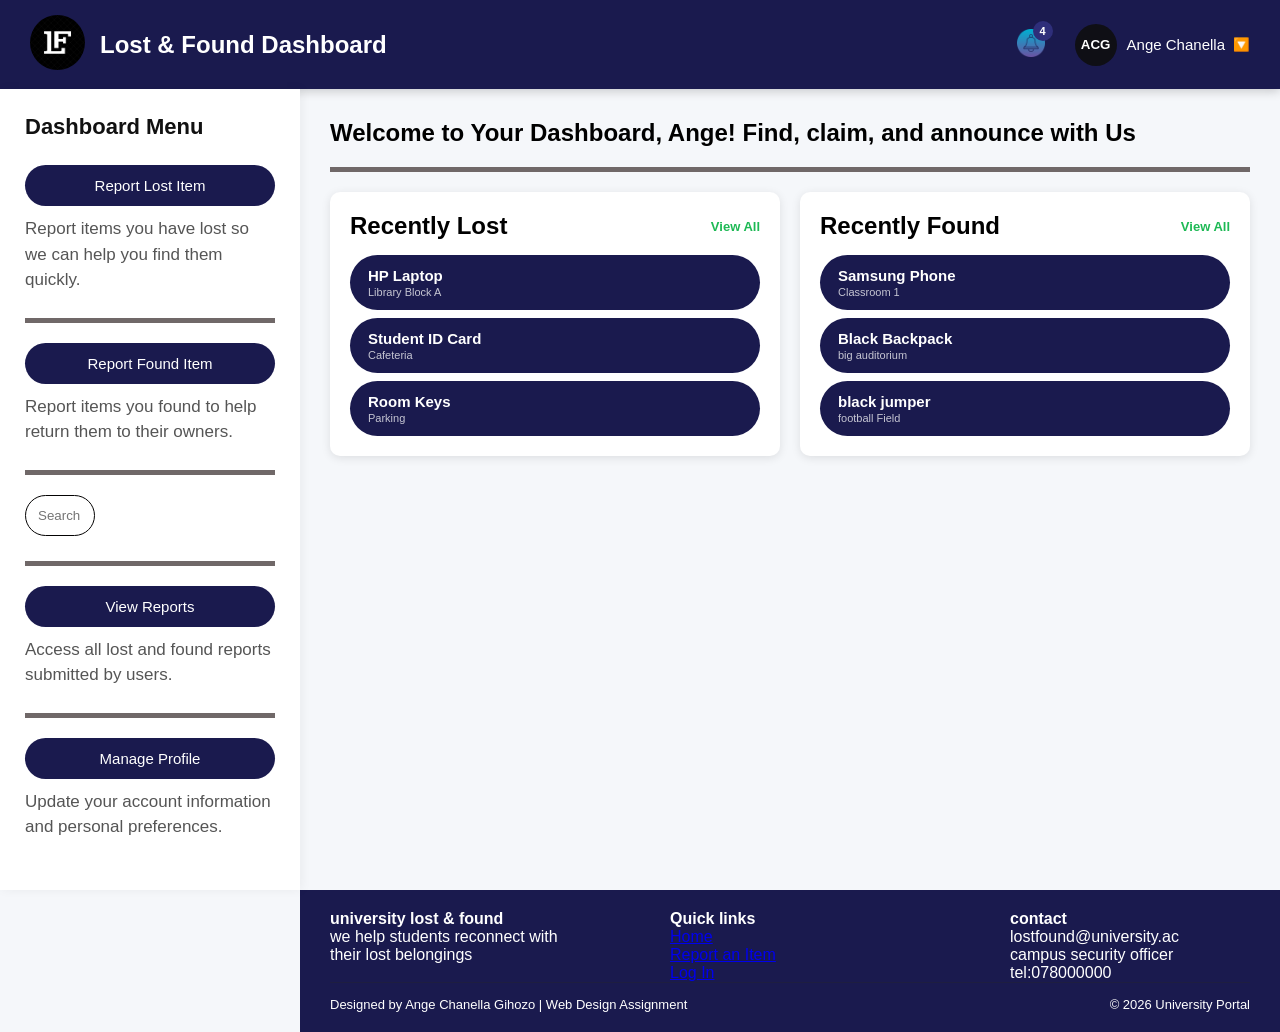
==== dashboard.html @ c9591a99 "Add files via upload add lost and found project files" ====
<!DOCTYPE html>
<html lang="en">
<head>
  <meta charset="UTF-8">
  <meta name="viewport" content="width=device-width, initial-scale=1.0">
  <title>Lost & Found Dashboard</title>
  <link rel="stylesheet" href="dashboard.css">
</head>

<body>

<!-- HEADER -->
<header>

  <div class="lf-header-left">
    <div class="lf-logo">
      <img src="assests/logo.jpg" alt="logo">
    </div>
    <div class="lf-title">Lost & Found Dashboard</div>
  </div>

  <div class="lf-header-right">

    <div class="lf-notifications">
      <div class="lf-notifications-icon">
        <img src="assests/notification.png" alt="notification">
      </div>
      <div class="lf-notifications-placeholder">4</div>
    </div>

    <div class="lf-user-profile">
      <button class="lf-profile-btn">
        <div class="lf-user-profile-avatar">ACG</div>
        <span class="lf-user-profile-name">Ange Chanella</span>
        <div class="lf-drop-down">🔽</div>
      </button>
    </div>

  </div>

</header>

<!-- DASHBOARD LAYOUT -->
<div class="dashboard">

  <!-- SIDEBAR -->
  <aside>

    <h3>Dashboard Menu</h3>

    <div class="sidebar-card">
      <button>Report Lost Item</button>
      <p>Report items you have lost so we can help you find them quickly.</p>
    </div>

    <div class="lf-divider"></div>

    <div class="sidebar-card">
      <button>Report Found Item</button>
      <p>Report items you found to help return them to their owners.</p>
    </div>

    <div class="lf-divider"></div>

    <div class="sidebar-card">
      <div class="lf-search-input">
        <input type="text" placeholder="Search items...">
      </div>
    </div>

    <div class="lf-divider"></div>

    <div class="sidebar-card">
      <button>View Reports</button>
      <p>Access all lost and found reports submitted by users.</p>
    </div>

    <div class="lf-divider"></div>

    <div class="sidebar-card">
      <button>Manage Profile</button>
      <p>Update your account information and personal preferences.</p>
    </div>

  </aside>

  <!-- MAIN CONTENT -->
  <main>

    <h2>Welcome to Your Dashboard, Ange! Find, claim, and announce with Us</h2>

    <div class="lf-divider"></div>

    <div class="main-card">

      <!-- RECENTLY LOST -->
      <div class="card-2">
        <div class="card-title">
          <h2>Recently Lost</h2>
          <a href="#" class="view-all">View All</a>
        </div>

        <div class="items-list">

          <button class="item-btn">
            <div class="item-btn-name">HP Laptop</div>
            <div class="item-btn-location">Library Block A</div>
          </button>

          <button class="item-btn">
            <div class="item-btn-name">Student ID Card</div>
            <div class="item-btn-location">Cafeteria</div>
          </button>

          <button class="item-btn">
            <div class="item-btn-name">Room Keys</div>
            <div class="item-btn-location">Parking</div>
          </button>

        </div>
      </div>

      <!-- RECENTLY FOUND -->
      <div class="card-2">
        <div class="card-title">
          <h2>Recently Found</h2>
          <a href="#" class="view-all">View All</a>
        </div>

        <div class="items-list">

          <button class="item-btn">
            <div class="item-btn-name">Samsung Phone</div>
            <div class="item-btn-location"> Classroom 1</div>
          </button>

          <button class="item-btn">
            <div class="item-btn-name">Black Backpack</div>
            <div class="item-btn-location">big auditorium</div>
          </button>

          <button class="item-btn">
            <div class="item-btn-name">black jumper</div>
            <div class="item-btn-location">football Field</div>
          </button>

        </div>
      </div>

    </div>

  </main>

</div>

<!-- FOOTER -->
<footer>
    <div class="footer-grid">
        <div class="footer-col">
            <h4> university lost & found</h4>
            <p>we help students reconnect with their lost belongings</p>
        </div>
        <div class="footer-col">
            <h4>Quick links</h4>
            <p><a href="index.html">Home</a></p>
             <p><a href="signup.html">Report an Item</a></p>
             <p><a href="login.html">Log In</a></p>
        </div>
        <div class="footer-col">
            <h4>contact</h4>
            <p>lostfound@university.ac</p>
            <p>campus security officer</p>
            <p> tel:078000000</p>
        </div>
        </div>
  <div class="footer-bottom">
    <p>Designed by Ange Chanella Gihozo | Web Design Assignment</p>
    <p>&copy; 2026 University Portal</p>
  </div>
</footer>

</body>
</html>
---- dashboard.css ----
* {
  margin: 0;
  padding: 0;
  box-sizing: border-box;
  font-family: Arial, Helvetica, sans-serif;
}

body {
  background: #f5f7fa;
}

/* HEADER */
header {
  display: flex;
  justify-content: space-between;
  align-items: center;
  padding: 15px 30px;
  background: #0e0303;
  color: white;
  box-shadow: 0 2px 10px rgba(0,0,0,0.2);
   background: #1a1a4e;
}

.lf-header-left {
  display: flex;
  align-items: center;
}

.lf-logo img {
  width: 55px;
  height: 55px;
  border-radius: 50%;
  object-fit: cover;
  margin-right: 15px;
}

.lf-title {
  font-size: 24px;
  font-weight: bold;
}

.lf-header-right {
  display: flex;
  align-items: center;
}

.lf-notifications {
  position: relative;
  margin-right: 30px;
  cursor: pointer;
}

.lf-notifications-icon img {
  width: 28px;
  height: 28px;
}

.lf-notifications-placeholder {
  position: absolute;
  top: -8px;
  right: -8px;
  width: 20px;
  height: 20px;
  display: flex;
  justify-content: center;
  align-items: center;
  background:#2e2e7a;
  color: white;
  border-radius: 50%;
  font-size: 11px;
  font-weight: bold;
}

.lf-profile-btn {
  display: flex;
  align-items: center;
  background: none;
  border: none;
  cursor: pointer;
  color: white;
}

.lf-user-profile-avatar {
  width: 42px;
  height: 42px;
  border-radius: 50%;
  background:#0f0f15;
  display: flex;
  justify-content: center;
  align-items: center;
  margin-right: 10px;
  font-weight: bold;
  color: white;
}
.lf-user-profile-avatar:hover{
    opacity: 0.5;

}

.lf-user-profile-name {
  margin-right: 8px;
  font-size: 15px;
}

.lf-profile-btn:hover {
  opacity: 0.8;
}

/* LAYOUT */
.dashboard {
  display: flex;
}

/* SIDEBAR */
aside {
  width: 300px;
  background: white;
  padding: 25px;
  box-shadow: 2px 0 10px rgba(0,0,0,0.05);
}

aside h3 {
  margin-bottom: 25px;
  color: #111;
  font-size: 22px;
}

.sidebar-card {
  margin-bottom: 25px;
}

.sidebar-card button {
  width: 100%;
  padding: 12px;
  border: none;
  border-radius: 50px;
  background: #060707;
  color: white;
  font-size: 15px;
  cursor: pointer;
  transition: 0.3s;
  background: #1a1a4e;
}

.sidebar-card button:hover {
  background:#2e2e7a;
  transform: translateY(-2px);
}

.sidebar-card p {
  margin-top: 10px;
  font-size: 17px;
  color: #555;
  line-height: 1.5;
}

.lf-divider {
  height: 5px;
  background: #706868;
  margin: 20px 0;
}

.lf-search-input input {
  width: 70px;
  padding: 12px;
  border: 1px solid #030202;
  border-radius: 50px;
  outline: none;
  transition: 0.3s;
}

.lf-search-input input:hover {
  border-color: #1db954;
  box-shadow: 0 0 5px rgba(29,185,84,0.3);
  width: 100%;
}

/* MAIN */
main {
  flex: 1;
  padding: 30px;
}

.main-card {
  display: grid;
  grid-template-columns: 1fr 1fr;
  gap: 20px;
  margin-top: 20px;
  margin-bottom: 24px;
}

.card-2 {
  background: white;
  padding: 20px;
  border-radius: 10px;
  box-shadow: 0 2px 10px rgba(0,0,0,0.1);
}

.card-title {
  display: flex;
  justify-content: space-between;
  align-items: center;
  margin-bottom: 15px;
}

/* ITEM BUTTONS */
.items-list {
  display: flex;
  flex-direction: column;
  gap: 8px;
}

.item-btn {
  width: 100%;
  padding: 12px 18px;
  background:  #1a1a4e;
  color: white;
  border: none;
  border-radius: 50px;
  cursor: pointer;
  text-align: left;
  transition: background 0.3s;
}

.item-btn:hover {
  background: #2e2e7a;
}

.item-btn-name {
  font-size: 15px;
  font-weight: 700;
}

.item-btn-location {
  font-size: 11px;
  opacity: 0.75;
  margin-top: 2px;
}

.view-all {
  font-size: 13px;
  color: #1db954;
  font-weight: 600;
  text-decoration: none;
}

.view-all:hover {
  text-decoration: underline;
}

/* FOOTER */
footer {
  background: #1a1a4e;
  color: white;
  padding: 20px 30px;
  margin-left: 300px;
}
.footer-grid{
    display: grid;
    grid-template-columns: 2fr 2fr 2fr;
     gap:100px;
}

.footer-bottom {

  border-top: 1px solid #1e1e40;
  padding-top: 14px;
  display: flex;
  justify-content: space-between;
  align-items: center;
  font-size: 13px;
}
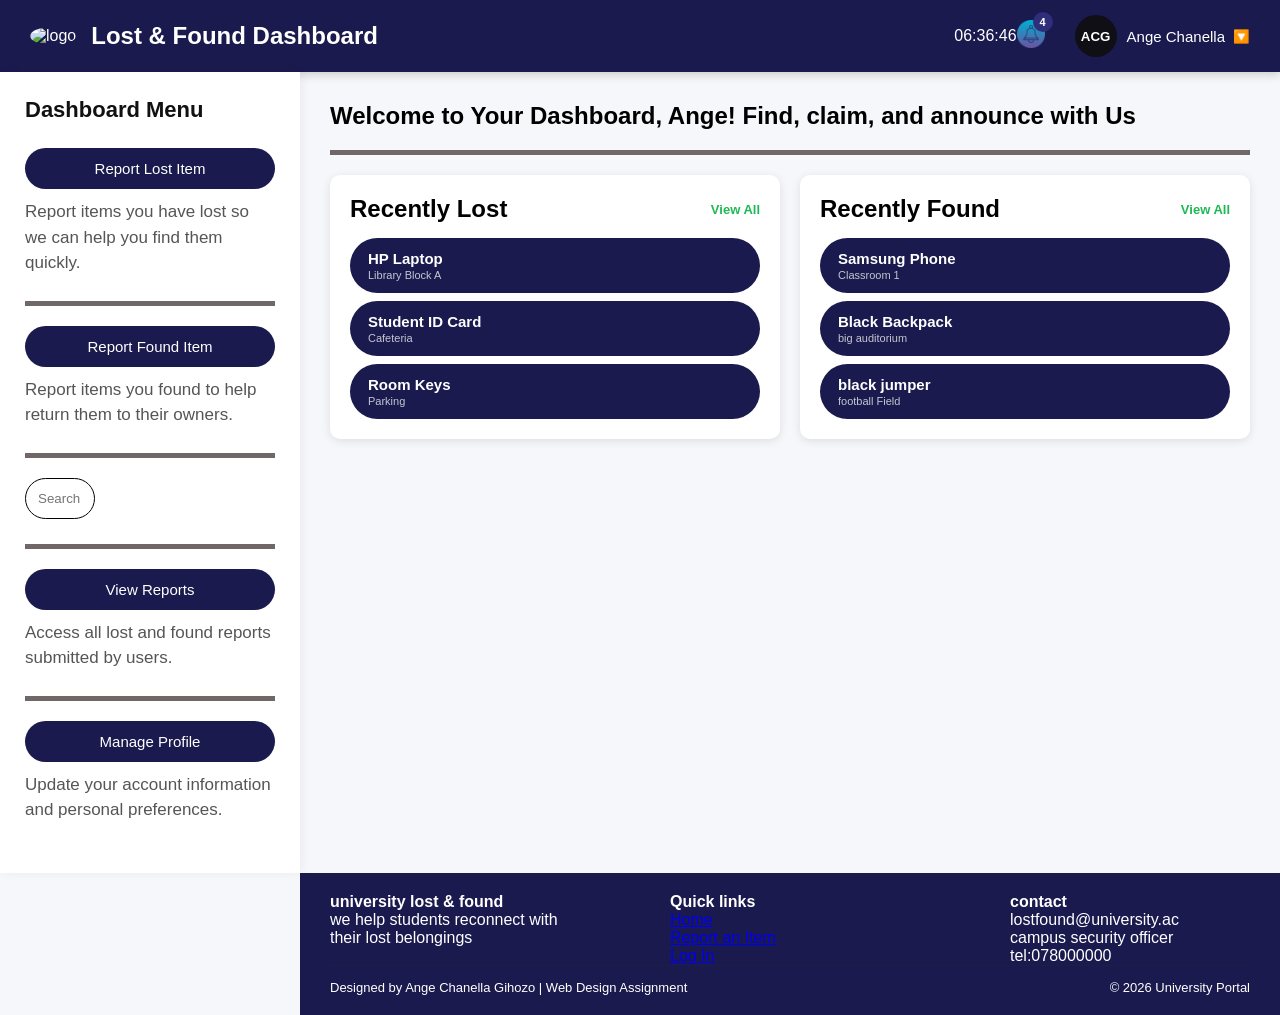
==== commit 13174d8c: "Refactor dashboard.html with new assets and features Updated logo image source, added clock element," ====
--- a/dashboard.html
+++ b/dashboard.html
@@ -14,12 +14,14 @@
 
   <div class="lf-header-left">
     <div class="lf-logo">
-      <img src="assests/logo.jpg" alt="logo">
+      <img src="assets/logo.webp" alt="logo">
     </div>
     <div class="lf-title">Lost & Found Dashboard</div>
   </div>
 
   <div class="lf-header-right">
+
+    <div id="clock"></div>
 
     <div class="lf-notifications">
       <div class="lf-notifications-icon">
@@ -179,5 +181,6 @@
   </div>
 </footer>
 
+<script src="javascript.js"></script>
 </body>
-</html>+</html>
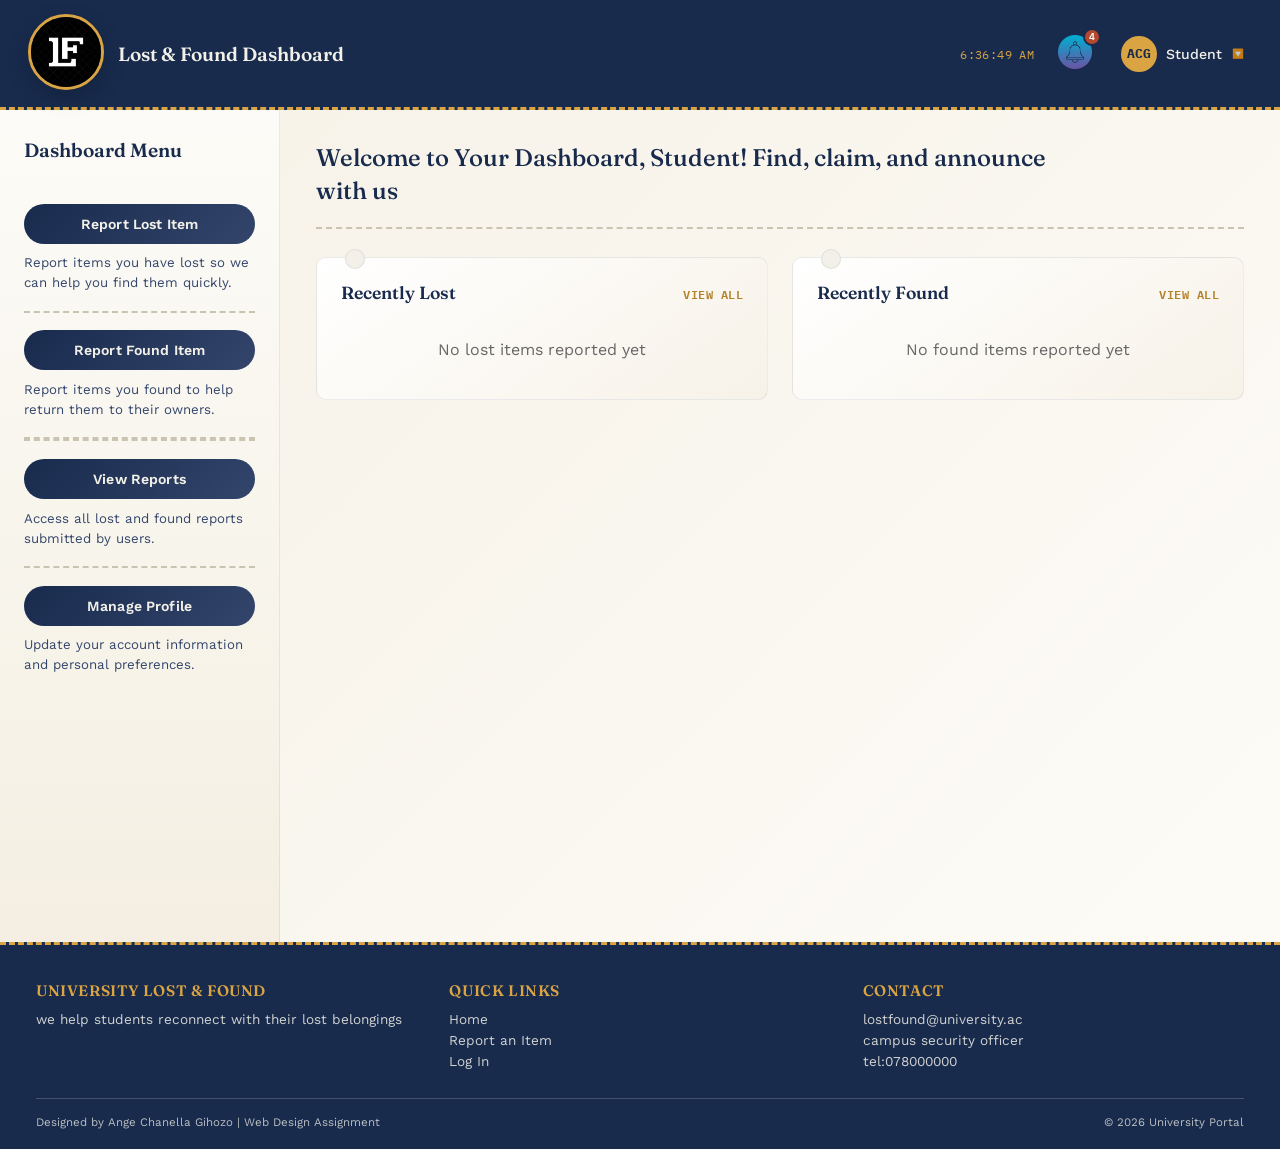
==== commit ce063c66: "Add files via upload" ====
--- a/dashboard.html
+++ b/dashboard.html
@@ -14,7 +14,7 @@
 
   <div class="lf-header-left">
     <div class="lf-logo">
-      <img src="assets/logo.webp" alt="logo">
+      <img src="assests/logo.jpg" alt="logo">
     </div>
     <div class="lf-title">Lost & Found Dashboard</div>
   </div>
@@ -51,36 +51,31 @@
     <h3>Dashboard Menu</h3>
 
     <div class="sidebar-card">
-      <button>Report Lost Item</button>
+      <button type="button" onclick="window.location.href='lost_form.html'">Report Lost Item</button>
       <p>Report items you have lost so we can help you find them quickly.</p>
     </div>
 
     <div class="lf-divider"></div>
 
     <div class="sidebar-card">
-      <button>Report Found Item</button>
+      <button type="button" onclick="window.location.href='found_form.html'">Report Found Item</button>
       <p>Report items you found to help return them to their owners.</p>
     </div>
 
     <div class="lf-divider"></div>
 
-    <div class="sidebar-card">
-      <div class="lf-search-input">
-        <input type="text" placeholder="Search items...">
-      </div>
-    </div>
 
     <div class="lf-divider"></div>
 
     <div class="sidebar-card">
-      <button>View Reports</button>
+      <button type="button" onclick="window.location.href='reports.html'">View Reports</button>
       <p>Access all lost and found reports submitted by users.</p>
     </div>
 
     <div class="lf-divider"></div>
 
     <div class="sidebar-card">
-      <button>Manage Profile</button>
+      <button type="button" onclick="window.location.href='profile.html'">Manage Profile</button>
       <p>Update your account information and personal preferences.</p>
     </div>
 
@@ -89,7 +84,7 @@
   <!-- MAIN CONTENT -->
   <main>
 
-    <h2>Welcome to Your Dashboard, Ange! Find, claim, and announce with Us</h2>
+    <h2 id="dashboard-welcome">Welcome to Your Dashboard, Ange! Find, claim, and announce with Us</h2>
 
     <div class="lf-divider"></div>
 
@@ -102,23 +97,7 @@
           <a href="#" class="view-all">View All</a>
         </div>
 
-        <div class="items-list">
-
-          <button class="item-btn">
-            <div class="item-btn-name">HP Laptop</div>
-            <div class="item-btn-location">Library Block A</div>
-          </button>
-
-          <button class="item-btn">
-            <div class="item-btn-name">Student ID Card</div>
-            <div class="item-btn-location">Cafeteria</div>
-          </button>
-
-          <button class="item-btn">
-            <div class="item-btn-name">Room Keys</div>
-            <div class="item-btn-location">Parking</div>
-          </button>
-
+        <div class="items-list" id="recently-lost-list">
         </div>
       </div>
 
@@ -129,23 +108,7 @@
           <a href="#" class="view-all">View All</a>
         </div>
 
-        <div class="items-list">
-
-          <button class="item-btn">
-            <div class="item-btn-name">Samsung Phone</div>
-            <div class="item-btn-location"> Classroom 1</div>
-          </button>
-
-          <button class="item-btn">
-            <div class="item-btn-name">Black Backpack</div>
-            <div class="item-btn-location">big auditorium</div>
-          </button>
-
-          <button class="item-btn">
-            <div class="item-btn-name">black jumper</div>
-            <div class="item-btn-location">football Field</div>
-          </button>
-
+        <div class="items-list" id="recently-found-list">
         </div>
       </div>
 
--- a/dashboard.css
+++ b/dashboard.css
@@ -1,272 +1,466 @@
+@import url('https://fonts.googleapis.com/css2?family=Fraunces:opsz,wght@9..144,400;9..144,500;9..144,600;9..144,700&family=Work+Sans:wght@400;500;600&family=IBM+Plex+Mono:wght@500&display=swap');
+
+:root {
+  --ink:        #182B4D;
+  --ink-soft:   #33456B;
+  --paper:      #F2F0E8;
+  --gold:       #D9A441;
+  --gold-dark:  #B4822C;
+  --rust:       #B4482E;
+  --teal:       #2E6B62;
+  --line:       #C9C3B2;
+  --ink-10: rgba(24,43,77,0.08);
+
+  --font-display: "Fraunces", Georgia, serif;
+  --font-body: "Work Sans", -apple-system, sans-serif;
+  --font-mono: "IBM Plex Mono", monospace;
+
+  --radius: 10px;
+  --sidebar-w: 280px;
+}
+
 * {
   margin: 0;
   padding: 0;
   box-sizing: border-box;
-  font-family: Arial, Helvetica, sans-serif;
+  font-family: var(--font-body);
+}
+
+html, body {
+  min-height: 100%;
 }
 
 body {
-  background: #f5f7fa;
-}
-
-/* HEADER */
+  background: linear-gradient(135deg, #f6f1e6 0%, #fdfcf8 100%);
+  color: var(--ink);
+  display: flex;
+  flex-direction: column;
+}
+
+a { color: inherit; text-decoration: none; }
+button { font-family: inherit; cursor: pointer; }
+
 header {
   display: flex;
   justify-content: space-between;
   align-items: center;
-  padding: 15px 30px;
-  background: #0e0303;
-  color: white;
-  box-shadow: 0 2px 10px rgba(0,0,0,0.2);
-   background: #1a1a4e;
+  gap: 1.5rem;
+  padding: 0.85rem 1.75rem;
+  background: var(--ink);
+  color: var(--paper);
+  border-bottom: 3px dashed var(--gold);
+  position: sticky;
+  top: 0;
+  z-index: 50;
 }
 
 .lf-header-left {
   display: flex;
   align-items: center;
+  min-width: 0;
 }
 
 .lf-logo img {
-  width: 55px;
-  height: 55px;
+  width: 76px;
+  height: 76px;
   border-radius: 50%;
+  border: 3px solid var(--gold);
   object-fit: cover;
-  margin-right: 15px;
+  margin-right: 0.9rem;
+  flex-shrink: 0;
+  box-shadow: 0 8px 22px rgba(0, 0, 0, 0.18);
+  background: var(--paper-raised);
 }
 
 .lf-title {
-  font-size: 24px;
-  font-weight: bold;
+  font-family: var(--font-display);
+  font-weight: 600;
+  font-size: 1.2rem;
+  white-space: nowrap;
 }
 
 .lf-header-right {
   display: flex;
   align-items: center;
+  gap: 1.5rem;
+}
+
+#date, #clock {
+  font-family: var(--font-mono);
+  font-size: 0.78rem;
+  letter-spacing: 0.03em;
+  color: var(--gold);
+  white-space: nowrap;
 }
 
 .lf-notifications {
   position: relative;
-  margin-right: 30px;
   cursor: pointer;
 }
 
 .lf-notifications-icon img {
-  width: 28px;
-  height: 28px;
+  width: 34px;
+  height: 34px;
 }
 
 .lf-notifications-placeholder {
   position: absolute;
-  top: -8px;
-  right: -8px;
-  width: 20px;
-  height: 20px;
+  top: -7px;
+  right: -9px;
+  width: 18px;
+  height: 18px;
   display: flex;
   justify-content: center;
   align-items: center;
-  background:#2e2e7a;
-  color: white;
+  background: var(--rust);
+  color: var(--paper);
   border-radius: 50%;
-  font-size: 11px;
-  font-weight: bold;
+  font-size: 10px;
+  font-weight: 700;
+  font-family: var(--font-mono);
+  border: 2px solid var(--ink);
 }
 
 .lf-profile-btn {
   display: flex;
   align-items: center;
+  gap: 0.6rem;
   background: none;
   border: none;
-  cursor: pointer;
-  color: white;
+  color: inherit;
+  padding: 0.3rem 0.5rem 0.3rem 0.3rem;
+  border-radius: 999px;
+  transition: background 0.2s ease;
+}
+
+.lf-profile-btn:hover,
+.lf-profile-btn:focus-visible {
+  background: rgba(255,255,255,0.08);
 }
 
 .lf-user-profile-avatar {
-  width: 42px;
-  height: 42px;
+  width: 36px;
+  height: 36px;
   border-radius: 50%;
-  background:#0f0f15;
+  background: var(--gold);
+  color: var(--ink);
   display: flex;
   justify-content: center;
   align-items: center;
-  margin-right: 10px;
-  font-weight: bold;
-  color: white;
-}
-.lf-user-profile-avatar:hover{
-    opacity: 0.5;
-
+  font-weight: 700;
+  font-size: 0.8rem;
+  font-family: var(--font-mono);
 }
 
 .lf-user-profile-name {
-  margin-right: 8px;
-  font-size: 15px;
-}
-
-.lf-profile-btn:hover {
-  opacity: 0.8;
-}
-
-/* LAYOUT */
+  font-size: 0.88rem;
+  font-weight: 500;
+}
+
+.lf-drop-down {
+  font-size: 0.6rem;
+  opacity: 0.75;
+}
+
 .dashboard {
   display: flex;
-}
-
-/* SIDEBAR */
+  align-items: flex-start;
+  flex: 1;
+}
+
 aside {
-  width: 300px;
-  background: white;
-  padding: 25px;
-  box-shadow: 2px 0 10px rgba(0,0,0,0.05);
+  width: var(--sidebar-w);
+  flex-shrink: 0;
+  background: linear-gradient(180deg, #fcfbf7 0%, #f4efe2 100%);
+  border-right: 1px solid var(--ink-10);
+  padding: 1.75rem 1.5rem;
+  min-height: calc(100vh - 68px);
 }
 
 aside h3 {
-  margin-bottom: 25px;
-  color: #111;
-  font-size: 22px;
+  font-family: var(--font-display);
+  font-weight: 600;
+  font-size: 1.2rem;
+  margin-bottom: 1.5rem;
+  color: var(--ink);
 }
 
 .sidebar-card {
-  margin-bottom: 25px;
+  margin-bottom: 0;
+  padding: 1.1rem 0;
 }
 
 .sidebar-card button {
   width: 100%;
-  padding: 12px;
+  padding: 0.75rem 1rem;
   border: none;
-  border-radius: 50px;
-  background: #060707;
-  color: white;
-  font-size: 15px;
-  cursor: pointer;
-  transition: 0.3s;
-  background: #1a1a4e;
-}
-
-.sidebar-card button:hover {
-  background:#2e2e7a;
-  transform: translateY(-2px);
+  border-radius: 999px;
+  background: linear-gradient(135deg, var(--ink) 0%, var(--ink-soft) 100%);
+  color: var(--paper);
+  font-size: 0.88rem;
+  font-weight: 600;
+  letter-spacing: 0.01em;
+  transition: background 0.2s ease, transform 0.15s ease;
+}
+
+.sidebar-card button:hover,
+.sidebar-card button:focus-visible {
+  background: var(--gold-dark);
+  transform: translateY(-1px);
 }
 
 .sidebar-card p {
-  margin-top: 10px;
-  font-size: 17px;
-  color: #555;
+  margin-top: 0.6rem;
+  font-size: 0.83rem;
+  color: var(--ink-soft);
   line-height: 1.5;
 }
 
 .lf-divider {
-  height: 5px;
-  background: #706868;
-  margin: 20px 0;
+  height: 0;
+  border-top: 2px dashed var(--line);
+  margin: 0;
+}
+
+.lf-search-input {
+  position: relative;
+}
+
+.lf-search-input::before {
+  content: "⌕";
+  position: absolute;
+  left: 1rem;
+  top: 50%;
+  transform: translateY(-50%);
+  color: var(--ink-soft);
+  font-size: 0.95rem;
+  pointer-events: none;
 }
 
 .lf-search-input input {
-  width: 70px;
-  padding: 12px;
-  border: 1px solid #030202;
-  border-radius: 50px;
+  width: 100%;
+  padding: 0.7rem 1rem 0.7rem 2.3rem;
+  border: 1px solid var(--line);
+  border-radius: 999px;
   outline: none;
-  transition: 0.3s;
-}
-
-.lf-search-input input:hover {
-  border-color: #1db954;
-  box-shadow: 0 0 5px rgba(29,185,84,0.3);
-  width: 100%;
-}
-
-/* MAIN */
+  background: var(--paper);
+  font-size: 0.85rem;
+  color: var(--ink);
+  transition: border-color 0.2s ease, box-shadow 0.2s ease;
+}
+
+.lf-search-input input:hover,
+.lf-search-input input:focus {
+  border-color: var(--gold);
+  box-shadow: 0 0 0 3px rgba(217,164,65,0.18);
+}
+
 main {
   flex: 1;
-  padding: 30px;
+  padding: 2rem 2.25rem;
+  min-width: 0;
+}
+
+main > h2 {
+  font-family: var(--font-display);
+  font-weight: 500;
+  font-size: 1.5rem;
+  line-height: 1.35;
+  max-width: 46ch;
+}
+
+main > .lf-divider {
+  margin: 1.25rem 0 1.75rem;
 }
 
 .main-card {
   display: grid;
   grid-template-columns: 1fr 1fr;
-  gap: 20px;
-  margin-top: 20px;
-  margin-bottom: 24px;
+  gap: 1.5rem;
 }
 
 .card-2 {
-  background: white;
-  padding: 20px;
-  border-radius: 10px;
-  box-shadow: 0 2px 10px rgba(0,0,0,0.1);
+  position: relative;
+  background: linear-gradient(145deg, #ffffff 0%, #f7f2e8 100%);
+  border: 1px solid var(--ink-10);
+  border-radius: var(--radius);
+  padding: 1.5rem 1.5rem 1.25rem;
+}
+
+.card-2::before {
+  content: "";
+  position: absolute;
+  top: -9px;
+  left: 28px;
+  width: 18px;
+  height: 18px;
+  background: var(--paper);
+  border: 1px solid var(--ink-10);
+  border-radius: 50%;
 }
 
 .card-title {
   display: flex;
   justify-content: space-between;
-  align-items: center;
-  margin-bottom: 15px;
-}
-
-/* ITEM BUTTONS */
+  align-items: baseline;
+  margin-bottom: 1rem;
+}
+
+.card-title h2 {
+  font-family: var(--font-display);
+  font-weight: 600;
+  font-size: 1.1rem;
+}
+
+.view-all {
+  font-family: var(--font-mono);
+  font-size: 0.72rem;
+  text-transform: uppercase;
+  letter-spacing: 0.04em;
+  color: var(--gold-dark);
+  font-weight: 600;
+}
+
+.view-all:hover,
+.view-all:focus-visible {
+  text-decoration: underline;
+}
+
 .items-list {
   display: flex;
   flex-direction: column;
-  gap: 8px;
+  gap: 0.6rem;
 }
 
 .item-btn {
   width: 100%;
-  padding: 12px 18px;
-  background:  #1a1a4e;
-  color: white;
+  padding: 0.8rem 1.1rem;
+  background: linear-gradient(135deg, var(--ink) 0%, var(--ink-soft) 100%);
+  color: var(--paper);
   border: none;
-  border-radius: 50px;
+  border-left: 4px solid var(--gold);
+  border-radius: 8px;
   cursor: pointer;
   text-align: left;
-  transition: background 0.3s;
-}
-
-.item-btn:hover {
-  background: #2e2e7a;
+  transition: background 0.2s ease, transform 0.15s ease;
+}
+
+/* alternate accent so "recently found" reads distinct from "recently lost" */
+.main-card .card-2:first-child .item-btn { border-left-color: var(--rust); }
+.main-card .card-2:last-child .item-btn { border-left-color: var(--teal); }
+
+.item-btn:hover,
+.item-btn:focus-visible {
+  background: var(--ink-soft);
+  transform: translateX(2px);
 }
 
 .item-btn-name {
-  font-size: 15px;
-  font-weight: 700;
+  font-size: 0.9rem;
+  font-weight: 600;
 }
 
 .item-btn-location {
-  font-size: 11px;
+  font-family: var(--font-mono);
+  font-size: 0.72rem;
   opacity: 0.75;
-  margin-top: 2px;
-}
-
-.view-all {
-  font-size: 13px;
-  color: #1db954;
-  font-weight: 600;
-  text-decoration: none;
-}
-
-.view-all:hover {
-  text-decoration: underline;
-}
-
-/* FOOTER */
+  margin-top: 0.2rem;
+  text-transform: uppercase;
+  letter-spacing: 0.02em;
+}
+
 footer {
-  background: #1a1a4e;
-  color: white;
-  padding: 20px 30px;
-  margin-left: 300px;
-}
-.footer-grid{
-    display: grid;
-    grid-template-columns: 2fr 2fr 2fr;
-     gap:100px;
+  background: var(--ink);
+  color: var(--paper);
+  border-top: 3px dashed var(--gold);
+  padding: 2.25rem 2.25rem 1.25rem;
+}
+
+.footer-grid {
+  display: grid;
+  grid-template-columns: repeat(3, 1fr);
+  gap: 2rem;
+  padding-bottom: 1.5rem;
+}
+
+.footer-col h4 {
+  font-family: var(--font-display);
+  font-weight: 600;
+  font-size: 0.95rem;
+  color: var(--gold);
+  margin-bottom: 0.7rem;
+  text-transform: uppercase;
+  letter-spacing: 0.04em;
+}
+
+.footer-col p {
+  margin: 0.3rem 0;
+  font-size: 0.85rem;
+  color: rgba(242, 240, 232, 0.85);
+}
+
+.footer-col a:hover,
+.footer-col a:focus-visible {
+  color: var(--gold);
 }
 
 .footer-bottom {
-
-  border-top: 1px solid #1e1e40;
-  padding-top: 14px;
-  display: flex;
+  border-top: 1px solid rgba(242, 240, 232, 0.2);
+  padding-top: 1rem;
+  display: flex;
+  flex-wrap: wrap;
   justify-content: space-between;
-  align-items: center;
-  font-size: 13px;
+  gap: 0.5rem;
+  font-family: var(--font-mono);
+  font-size: 0.72rem;
+  color: rgba(242, 240, 232, 0.75);
+}
+
+a:focus-visible,
+button:focus-visible,
+input:focus-visible {
+  outline: 2px solid var(--gold);
+  outline-offset: 2px;
+}
+
+body.light-theme footer {
+  background: var(--paper);
+  color: var(--ink);
+  border-top-color: var(--line);
+}
+
+body.light-theme .footer-col p {
+  color: var(--ink-soft);
+}
+
+body.light-theme .footer-bottom {
+  color: var(--ink-soft);
+  border-top-color: var(--line);
+}
+
+@media (prefers-reduced-motion: reduce) {
+  * { transition: none !important; }
+}
+
+@media (max-width: 960px) {
+  .main-card { grid-template-columns: 1fr; }
+}
+
+@media (max-width: 800px) {
+  .dashboard { flex-direction: column; }
+  aside {
+    width: 100%;
+    min-height: auto;
+    border-right: none;
+    border-bottom: 1px solid var(--ink-10);
+  }
+  .lf-header-right { gap: 0.9rem; }
+  .lf-user-profile-name { display: none; }
+  #date { display: none; }
+}
+
+@media (max-width: 520px) {
+  .footer-grid { grid-template-columns: 1fr; gap: 1.25rem; }
+  header { padding: 0.75rem 1rem; }
+  main { padding: 1.5rem 1.25rem; }
 }
